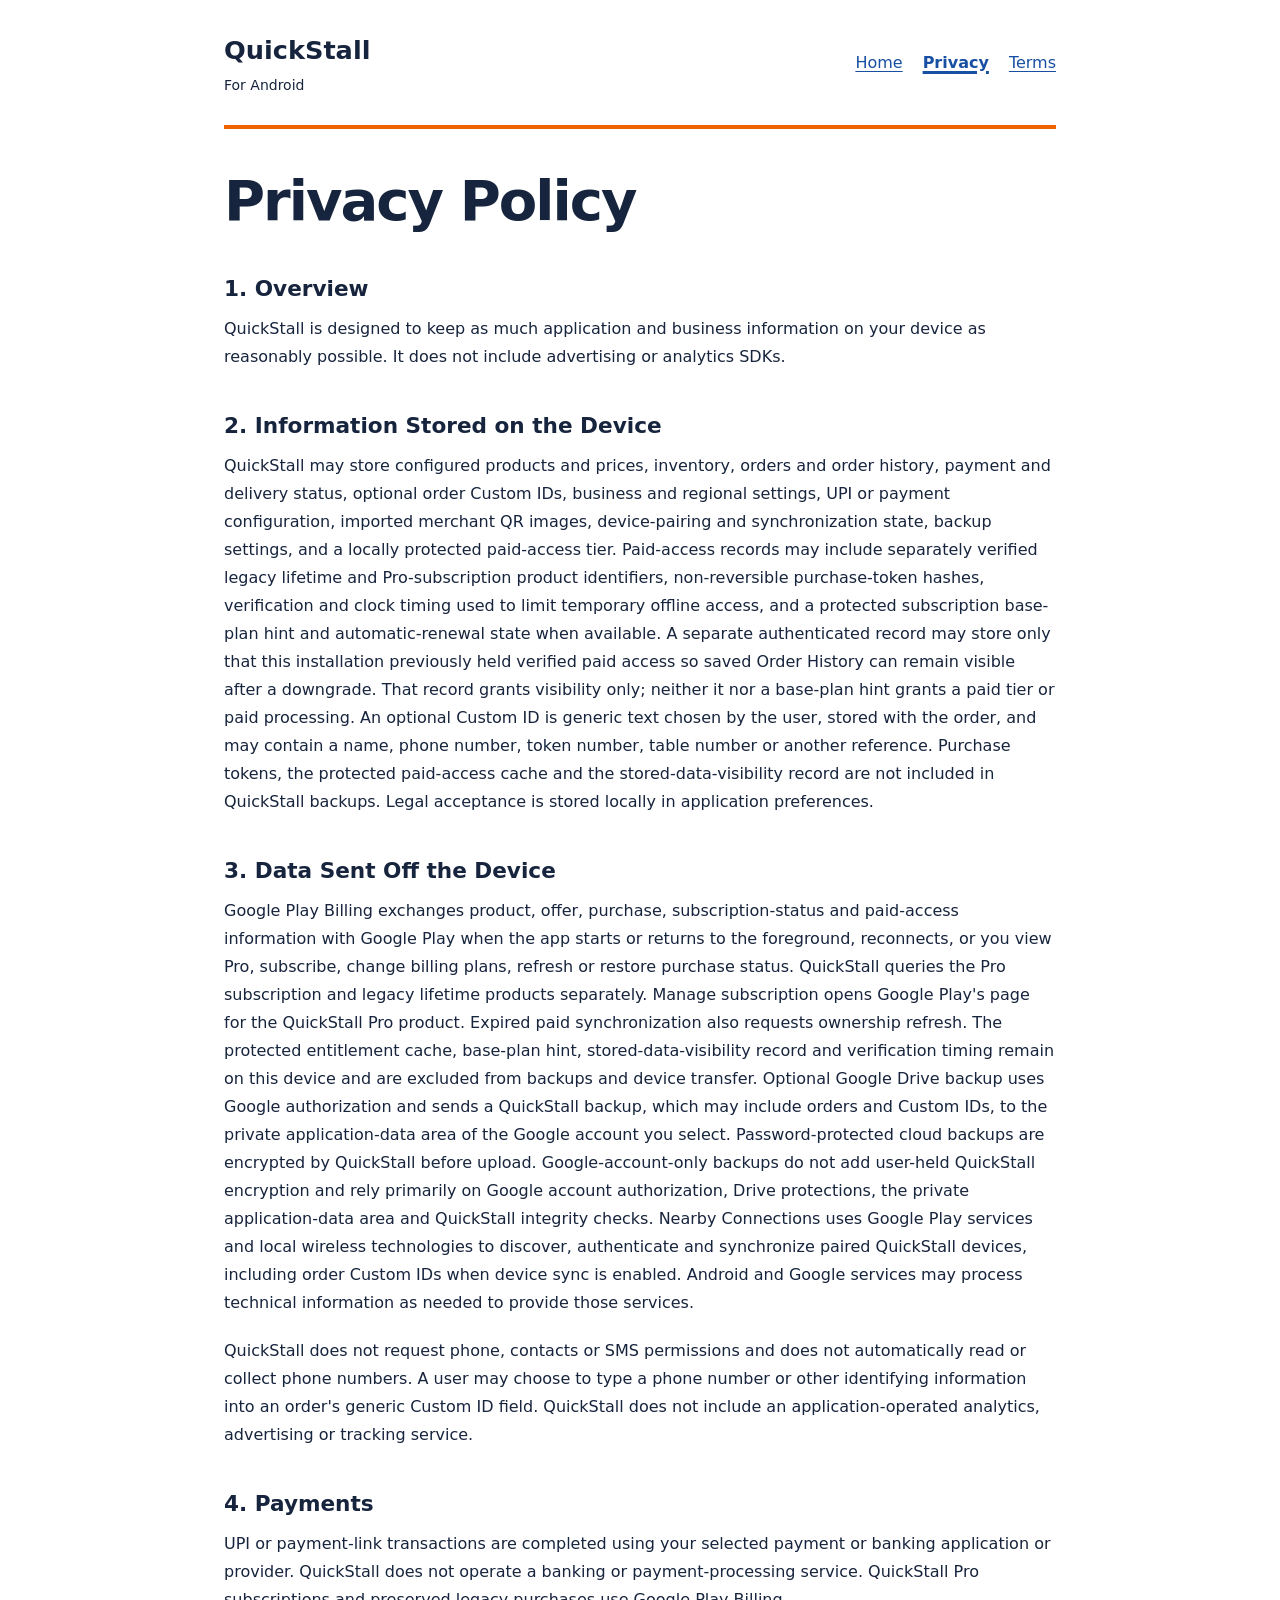
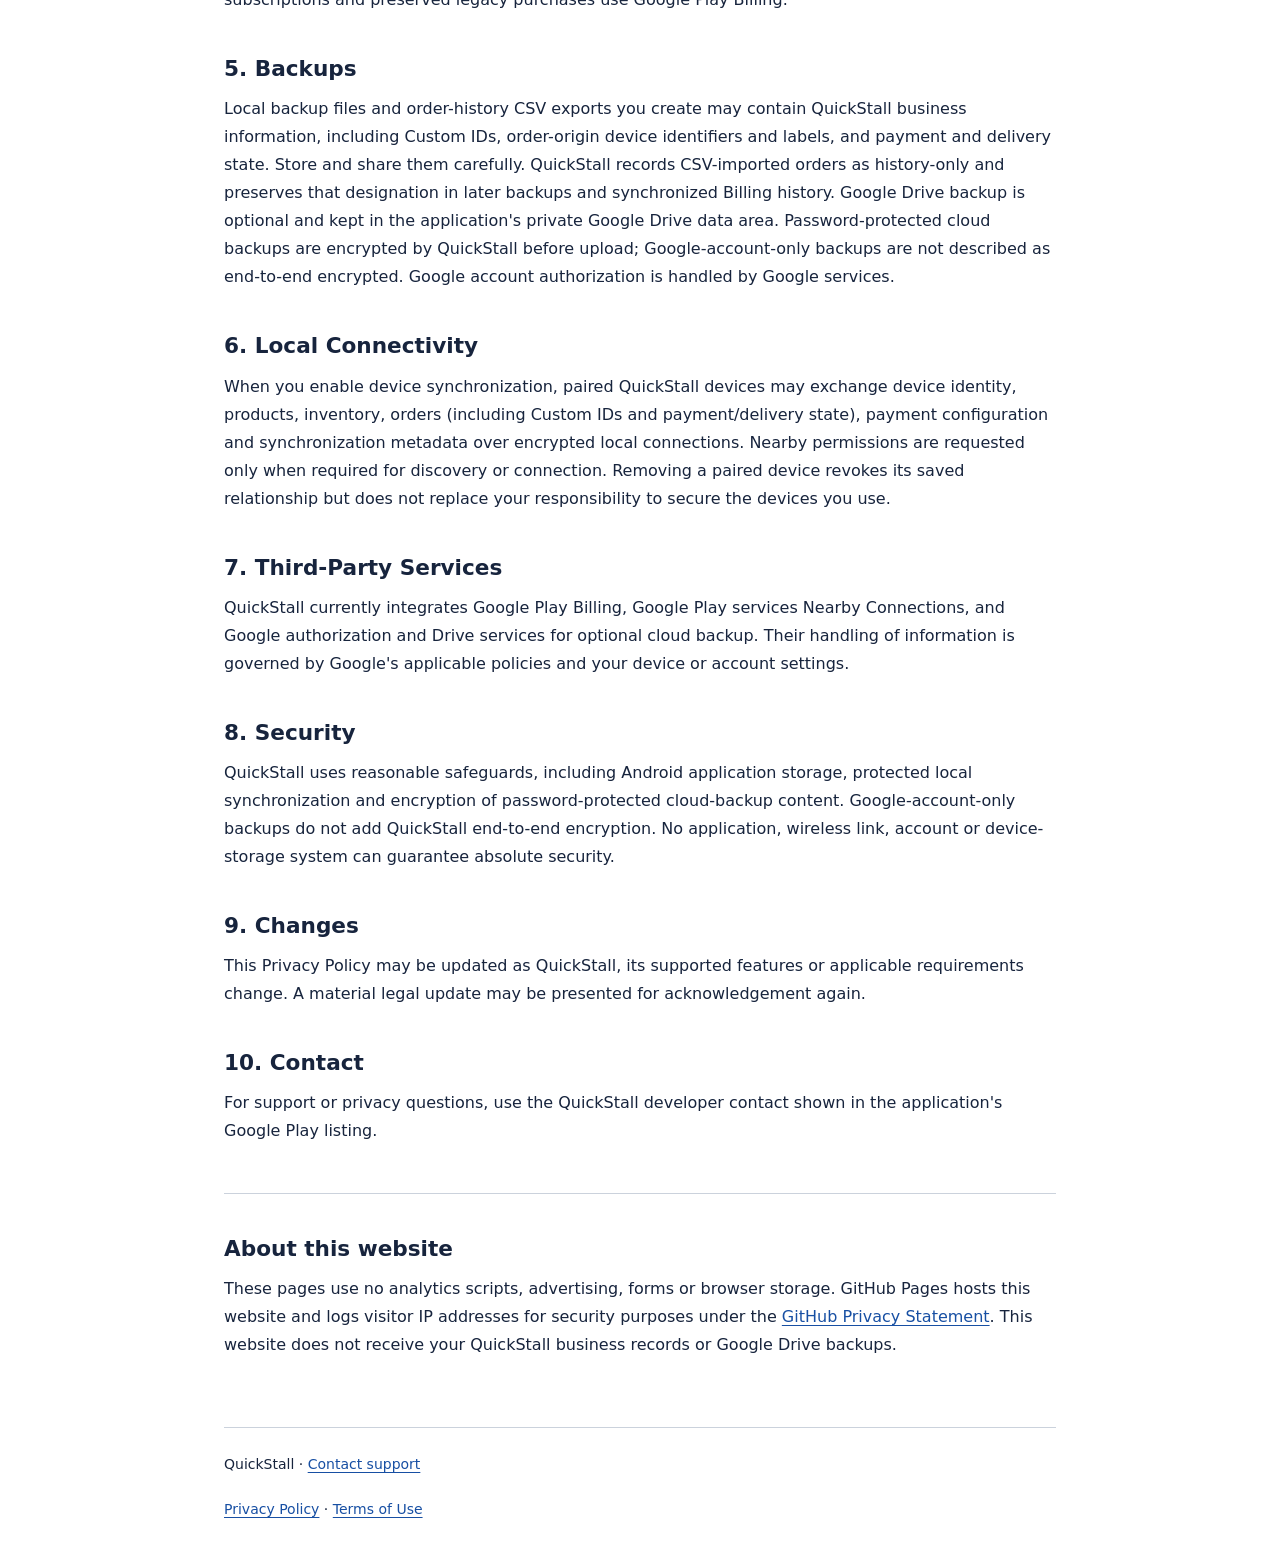
==== privacy.html @ 0e091082 "Publish QuickStall homepage and release-aligned legal pages" ====
<!doctype html>
<html lang="en">
<head>
<meta charset="utf-8">
<meta name="viewport" content="width=device-width, initial-scale=1">
<title>Privacy Policy | QuickStall</title>
<meta name="description" content="Privacy Policy for the QuickStall Android application.">
<link rel="stylesheet" href="styles.css">
</head>
<body>
<a class="skip" href="#main">Skip to content</a>
<header><a class="brand" href="index.html">QuickStall<span>For Android</span></a>
<nav aria-label="Main navigation"><a href="index.html">Home</a><a href="privacy.html" aria-current="page">Privacy</a><a href="terms.html">Terms</a></nav></header>
<main id="main"><h1>Privacy Policy</h1>
<h2>1. Overview</h2>
<p>QuickStall is designed to keep as much application and business information on your device as reasonably possible. It does not include advertising or analytics SDKs.</p>
<h2>2. Information Stored on the Device</h2>
<p>QuickStall may store configured products and prices, inventory, orders and order history, payment and delivery status, optional order Custom IDs, business and regional settings, UPI or payment configuration, imported merchant QR images, device-pairing and synchronization state, backup settings, and a locally protected paid-access tier. Paid-access records may include separately verified legacy lifetime and Pro-subscription product identifiers, non-reversible purchase-token hashes, verification and clock timing used to limit temporary offline access, and a protected subscription base-plan hint and automatic-renewal state when available. A separate authenticated record may store only that this installation previously held verified paid access so saved Order History can remain visible after a downgrade. That record grants visibility only; neither it nor a base-plan hint grants a paid tier or paid processing. An optional Custom ID is generic text chosen by the user, stored with the order, and may contain a name, phone number, token number, table number or another reference. Purchase tokens, the protected paid-access cache and the stored-data-visibility record are not included in QuickStall backups. Legal acceptance is stored locally in application preferences.</p>
<h2>3. Data Sent Off the Device</h2>
<p>Google Play Billing exchanges product, offer, purchase, subscription-status and paid-access information with Google Play when the app starts or returns to the foreground, reconnects, or you view Pro, subscribe, change billing plans, refresh or restore purchase status. QuickStall queries the Pro subscription and legacy lifetime products separately. Manage subscription opens Google Play's page for the QuickStall Pro product. Expired paid synchronization also requests ownership refresh. The protected entitlement cache, base-plan hint, stored-data-visibility record and verification timing remain on this device and are excluded from backups and device transfer. Optional Google Drive backup uses Google authorization and sends a QuickStall backup, which may include orders and Custom IDs, to the private application-data area of the Google account you select. Password-protected cloud backups are encrypted by QuickStall before upload. Google-account-only backups do not add user-held QuickStall encryption and rely primarily on Google account authorization, Drive protections, the private application-data area and QuickStall integrity checks. Nearby Connections uses Google Play services and local wireless technologies to discover, authenticate and synchronize paired QuickStall devices, including order Custom IDs when device sync is enabled. Android and Google services may process technical information as needed to provide those services.</p>
<p>QuickStall does not request phone, contacts or SMS permissions and does not automatically read or collect phone numbers. A user may choose to type a phone number or other identifying information into an order's generic Custom ID field. QuickStall does not include an application-operated analytics, advertising or tracking service.</p>
<h2>4. Payments</h2>
<p>UPI or payment-link transactions are completed using your selected payment or banking application or provider. QuickStall does not operate a banking or payment-processing service. QuickStall Pro subscriptions and preserved legacy purchases use Google Play Billing.</p>
<h2>5. Backups</h2>
<p>Local backup files and order-history CSV exports you create may contain QuickStall business information, including Custom IDs, order-origin device identifiers and labels, and payment and delivery state. Store and share them carefully. QuickStall records CSV-imported orders as history-only and preserves that designation in later backups and synchronized Billing history. Google Drive backup is optional and kept in the application's private Google Drive data area. Password-protected cloud backups are encrypted by QuickStall before upload; Google-account-only backups are not described as end-to-end encrypted. Google account authorization is handled by Google services.</p>
<h2>6. Local Connectivity</h2>
<p>When you enable device synchronization, paired QuickStall devices may exchange device identity, products, inventory, orders (including Custom IDs and payment/delivery state), payment configuration and synchronization metadata over encrypted local connections. Nearby permissions are requested only when required for discovery or connection. Removing a paired device revokes its saved relationship but does not replace your responsibility to secure the devices you use.</p>
<h2>7. Third-Party Services</h2>
<p>QuickStall currently integrates Google Play Billing, Google Play services Nearby Connections, and Google authorization and Drive services for optional cloud backup. Their handling of information is governed by Google's applicable policies and your device or account settings.</p>
<h2>8. Security</h2>
<p>QuickStall uses reasonable safeguards, including Android application storage, protected local synchronization and encryption of password-protected cloud-backup content. Google-account-only backups do not add QuickStall end-to-end encryption. No application, wireless link, account or device-storage system can guarantee absolute security.</p>
<h2>9. Changes</h2>
<p>This Privacy Policy may be updated as QuickStall, its supported features or applicable requirements change. A material legal update may be presented for acknowledgement again.</p>
<h2>10. Contact</h2>
<p>For support or privacy questions, use the QuickStall developer contact shown in the application's Google Play listing.</p>
<aside><h2>About this website</h2><p>These pages use no analytics scripts, advertising, forms or browser storage. GitHub Pages hosts this website and logs visitor IP addresses for security purposes under the <a href="https://docs.github.com/en/site-policy/privacy-policies/github-general-privacy-statement">GitHub Privacy Statement</a>. This website does not receive your QuickStall business records or Google Drive backups.</p></aside></main>
<footer><p>QuickStall · <a href="mailto:support.djapps@gmail.com">Contact support</a></p><p><a href="privacy.html">Privacy Policy</a> · <a href="terms.html">Terms of Use</a></p></footer>
</body>
</html>
---- styles.css ----
*{box-sizing:border-box}html{color-scheme:light;scroll-behavior:smooth}body{margin:0;background:#fff;color:#17243d;font:1rem/1.75 system-ui,-apple-system,"Segoe UI",sans-serif}a{color:#174fa3;text-underline-offset:.2em;overflow-wrap:anywhere}a:hover{color:#913000}a:focus-visible{outline:3px solid #b23b00;outline-offset:5px}header,main,footer{width:min(100% - 2.5rem,52rem);margin-inline:auto}header{padding:1.75rem 0;display:flex;align-items:center;justify-content:space-between;gap:1.5rem;flex-wrap:wrap;border-bottom:4px solid #ef6200}.brand{font-size:1.6rem;font-weight:800;color:#17243d;text-decoration:none}.brand span{display:block;font-size:.875rem;font-weight:400}nav{display:flex;gap:1.25rem;flex-wrap:wrap}nav [aria-current=page]{font-weight:750;text-decoration-thickness:3px}main{padding:2.5rem 0 3rem}h1{font-size:clamp(2.25rem,7vw,3.5rem);line-height:1.15;letter-spacing:-.035em;margin:0 0 1.5rem}h2{font-size:1.35rem;line-height:1.35;margin:2.5rem 0 .75rem}p{margin:0 0 1.25rem;overflow-wrap:break-word}.intro{padding:1rem 0 2rem;border-bottom:1px solid #cbd2dc}.eyebrow{font-size:.875rem;font-weight:700;color:#913000}.lead{font-size:1.3rem;line-height:1.55}.button{display:inline-block;background:#17243d;color:#fff;padding:.75rem 1.2rem;border-radius:.3rem;text-decoration:none;font-weight:650}.button:hover{background:#2c4268;color:#fff}aside{border-top:1px solid #cbd2dc;margin-top:3rem}footer{border-top:1px solid #cbd2dc;padding:1.5rem 0;font-size:.875rem}.skip{position:absolute;left:1rem;top:-8rem;background:#fff;padding:.75rem}.skip:focus{top:1rem}@media(prefers-reduced-motion:reduce){html{scroll-behavior:auto}}
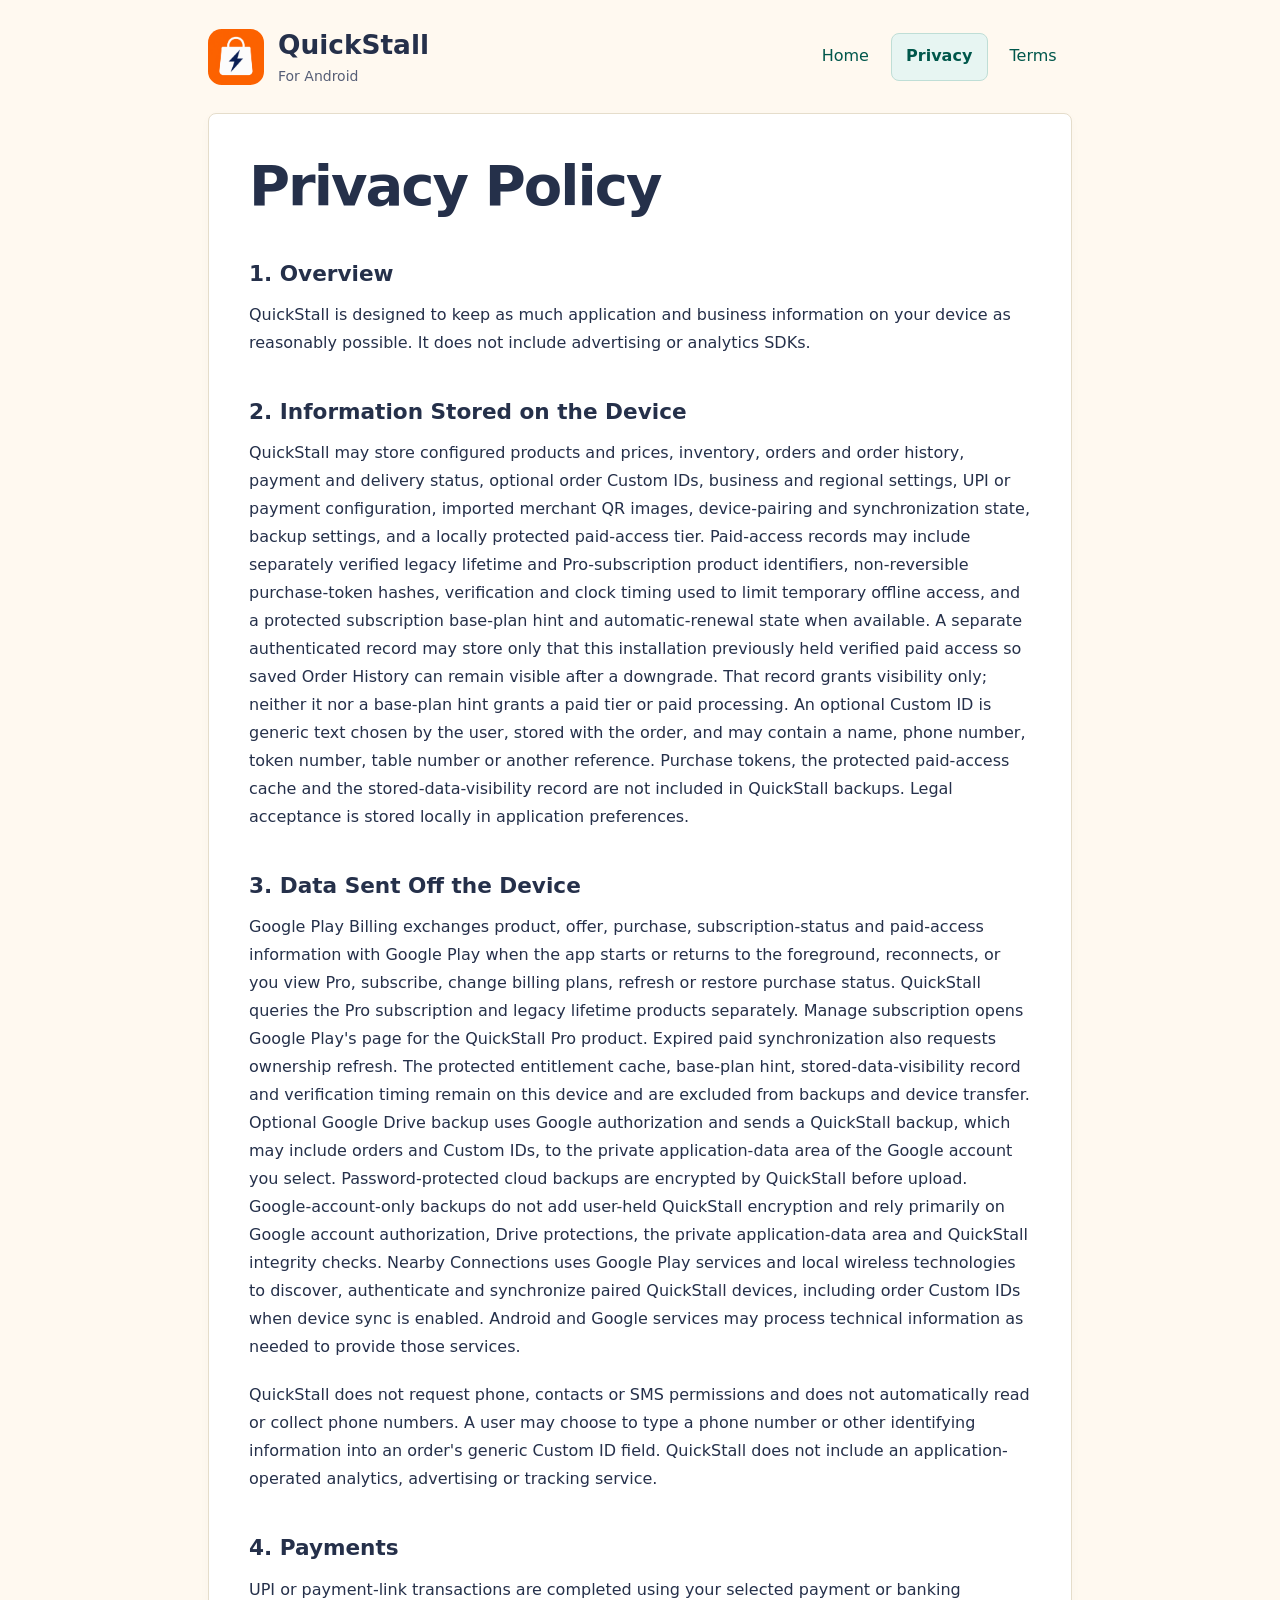
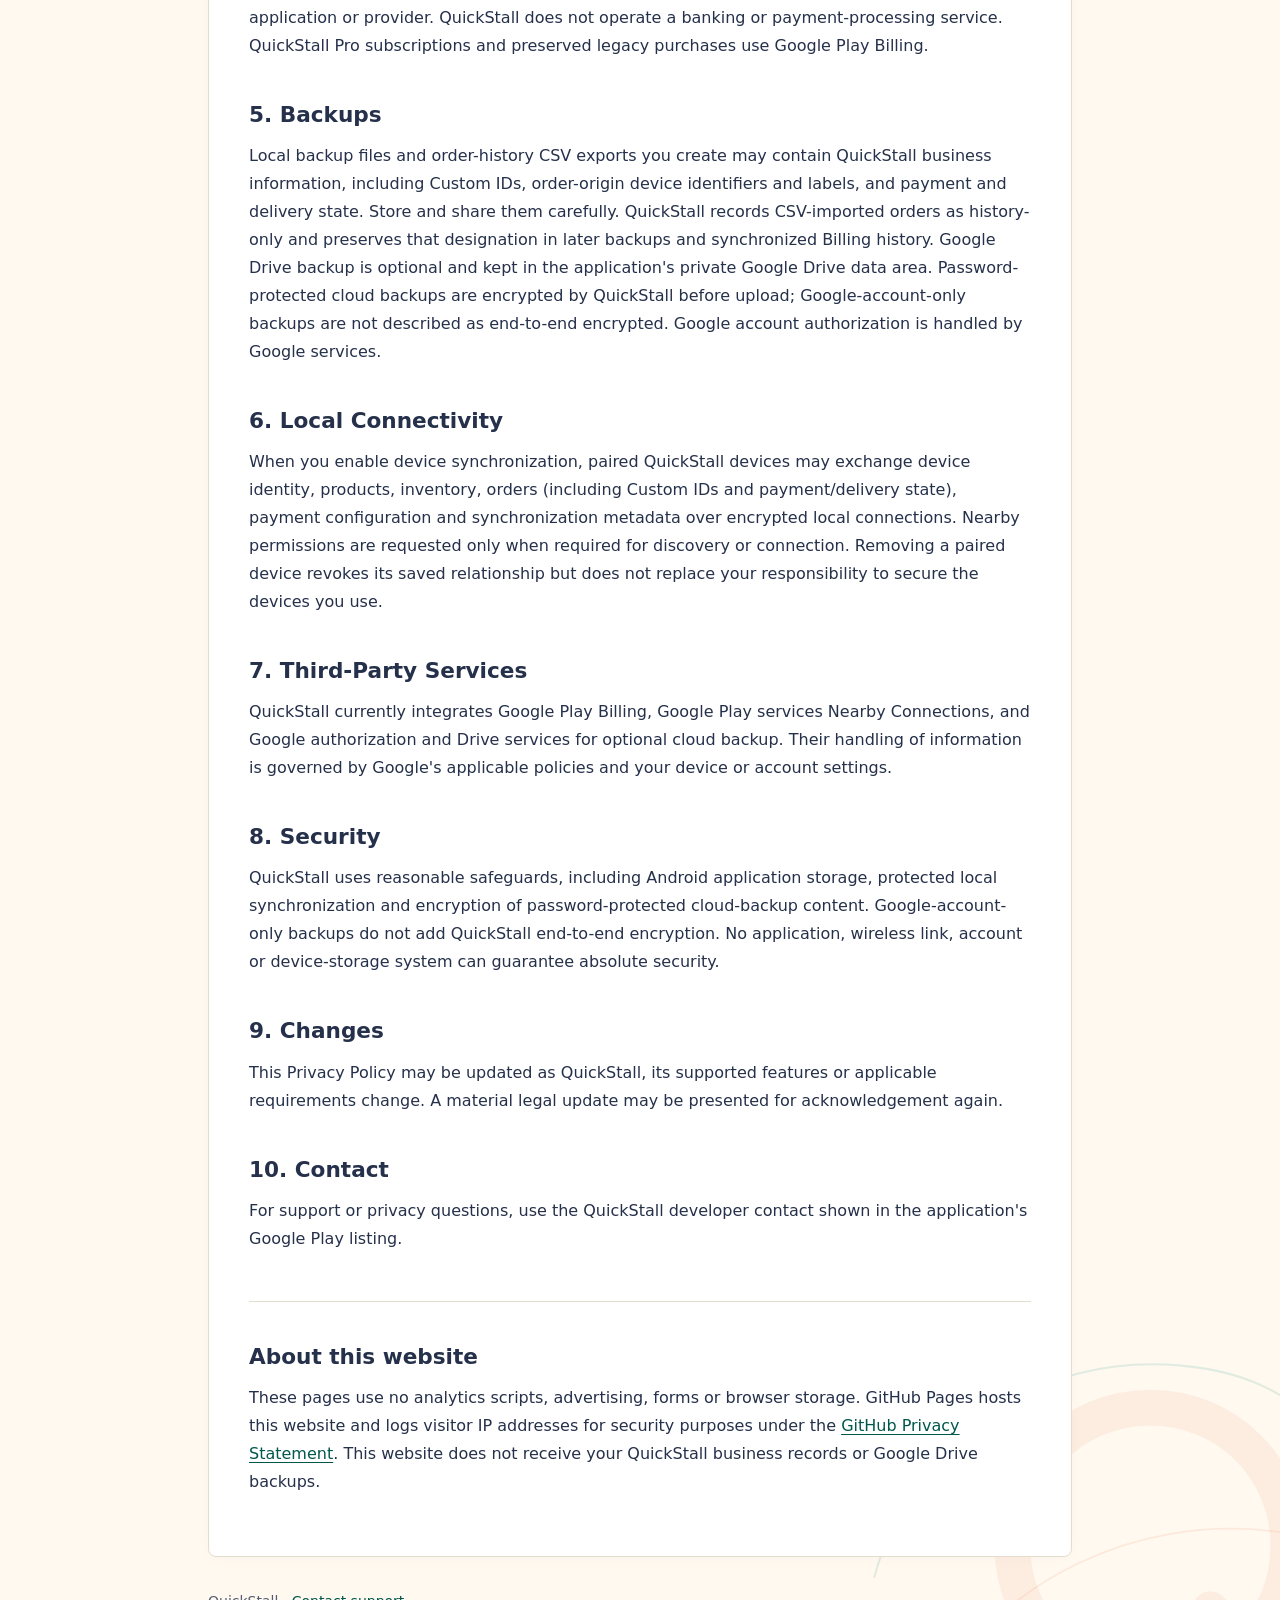
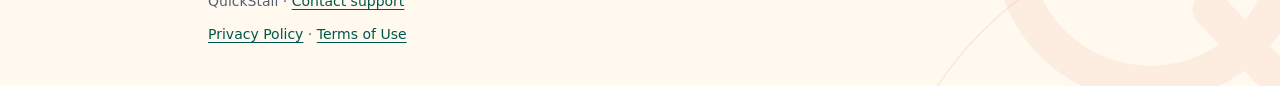
==== commit 36b3660e: "Add reference-based QuickStall website icon" ====
--- a/privacy.html
+++ b/privacy.html
@@ -6,10 +6,12 @@
 <title>Privacy Policy | QuickStall</title>
 <meta name="description" content="Privacy Policy for the QuickStall Android application.">
 <link rel="stylesheet" href="styles.css">
+<link rel="icon" type="image/png" href="quickstall-icon.png">
+<link rel="apple-touch-icon" href="quickstall-icon.png">
 </head>
 <body>
 <a class="skip" href="#main">Skip to content</a>
-<header><a class="brand" href="index.html">QuickStall<span>For Android</span></a>
+<header><a class="brand" href="index.html"><img class="brand-icon" src="quickstall-icon.png" alt="" width="56" height="56"><span class="brand-name">QuickStall<small>For Android</small></span></a>
 <nav aria-label="Main navigation"><a href="index.html">Home</a><a href="privacy.html" aria-current="page">Privacy</a><a href="terms.html">Terms</a></nav></header>
 <main id="main"><h1>Privacy Policy</h1>
 <h2>1. Overview</h2>
--- a/styles.css
+++ b/styles.css
@@ -1 +1,51 @@
-*{box-sizing:border-box}html{color-scheme:light;scroll-behavior:smooth}body{margin:0;background:#fff;color:#17243d;font:1rem/1.75 system-ui,-apple-system,"Segoe UI",sans-serif}a{color:#174fa3;text-underline-offset:.2em;overflow-wrap:anywhere}a:hover{color:#913000}a:focus-visible{outline:3px solid #b23b00;outline-offset:5px}header,main,footer{width:min(100% - 2.5rem,52rem);margin-inline:auto}header{padding:1.75rem 0;display:flex;align-items:center;justify-content:space-between;gap:1.5rem;flex-wrap:wrap;border-bottom:4px solid #ef6200}.brand{font-size:1.6rem;font-weight:800;color:#17243d;text-decoration:none}.brand span{display:block;font-size:.875rem;font-weight:400}nav{display:flex;gap:1.25rem;flex-wrap:wrap}nav [aria-current=page]{font-weight:750;text-decoration-thickness:3px}main{padding:2.5rem 0 3rem}h1{font-size:clamp(2.25rem,7vw,3.5rem);line-height:1.15;letter-spacing:-.035em;margin:0 0 1.5rem}h2{font-size:1.35rem;line-height:1.35;margin:2.5rem 0 .75rem}p{margin:0 0 1.25rem;overflow-wrap:break-word}.intro{padding:1rem 0 2rem;border-bottom:1px solid #cbd2dc}.eyebrow{font-size:.875rem;font-weight:700;color:#913000}.lead{font-size:1.3rem;line-height:1.55}.button{display:inline-block;background:#17243d;color:#fff;padding:.75rem 1.2rem;border-radius:.3rem;text-decoration:none;font-weight:650}.button:hover{background:#2c4268;color:#fff}aside{border-top:1px solid #cbd2dc;margin-top:3rem}footer{border-top:1px solid #cbd2dc;padding:1.5rem 0;font-size:.875rem}.skip{position:absolute;left:1rem;top:-8rem;background:#fff;padding:.75rem}.skip:focus{top:1rem}@media(prefers-reduced-motion:reduce){html{scroll-behavior:auto}}
+:root {
+  color-scheme: light;
+  --background: #fff9f0;
+  --surface: #fff;
+  --surface-variant: #f7f3ea;
+  --ink: #25304a;
+  --muted: #565e76;
+  --outline: #e5ddcb;
+  --orange: #e45a20;
+  --orange-pressed: #c94a18;
+  --teal: #00574b;
+  --teal-surface: #e7f5f2;
+  --radius: .5rem;
+}
+* { box-sizing: border-box; }
+html { scroll-behavior: smooth; }
+body { margin: 0; background: var(--background) url("app-orbit.svg") no-repeat right bottom; background-size: 27rem auto; color: var(--ink); font: 1rem/1.75 ui-rounded, "Segoe UI", system-ui, sans-serif; }
+a { color: var(--teal); text-underline-offset: .2em; overflow-wrap: anywhere; }
+a:hover { color: var(--orange-pressed); }
+a:focus-visible { outline: 3px solid var(--teal); outline-offset: 5px; }
+header, main, footer { width: min(100% - 2.5rem, 54rem); margin-inline: auto; }
+header { padding: 1.75rem 0; display: flex; align-items: center; justify-content: space-between; gap: 1.5rem; flex-wrap: wrap; }
+.brand { display: inline-flex; align-items: center; gap: .875rem; color: var(--ink); font-size: 1.65rem; font-weight: 800; text-decoration: none; line-height: 1.3; }
+.brand-icon { display: block; width: 3.5rem; height: 3.5rem; flex: none; border-radius: .85rem; }
+.brand-name { display: block; }
+.brand small { display: block; color: var(--muted); font-size: .875rem; font-weight: 400; margin-top: .3rem; }
+nav { display: flex; gap: .4rem; flex-wrap: wrap; }
+nav a { min-height: 3rem; padding: .5rem .9rem; border: 1px solid transparent; border-radius: var(--radius); text-decoration: none; }
+nav a:hover { background: var(--surface-variant); }
+nav [aria-current="page"] { background: var(--teal-surface); border-color: #bfded6; color: var(--teal); font-weight: 700; }
+main { padding: clamp(1.25rem, 4vw, 2.5rem); background: var(--surface); border: 1px solid var(--outline); border-radius: var(--radius); box-shadow: 0 3px 12px #25304a06; }
+main:has(> section) { padding: 0; border: 0; background: transparent; box-shadow: none; display: grid; gap: 1.25rem; }
+section { padding: clamp(1.25rem, 4vw, 2.5rem); border: 1px solid var(--outline); background: var(--surface); border-radius: var(--radius); box-shadow: 0 3px 12px #25304a06; }
+section h2:first-child { margin-top: 0; }
+section p:last-child { margin-bottom: 0; }
+h1 { font-size: clamp(2.25rem, 7vw, 3.5rem); line-height: 1.15; letter-spacing: -.035em; margin: 0 0 1.5rem; }
+h2 { font-size: 1.35rem; line-height: 1.4; margin: 2.5rem 0 .75rem; }
+p { margin: 0 0 1.25rem; overflow-wrap: break-word; }
+.intro { border-top: 4px solid var(--orange); padding-block: 2.25rem; }
+.eyebrow { font-size: .875rem; font-weight: 700; color: var(--teal); }
+.lead { font-size: 1.3rem; line-height: 1.55; }
+.button { display: inline-block; min-height: 3rem; background: var(--orange-pressed); color: #fff; padding: .7rem 1.25rem; border-radius: var(--radius); border: 1px solid #b74112; box-shadow: 0 3px 0 #96360f; text-decoration: none; font-weight: 700; }
+.button:hover { background: #b74112; color: #fff; }
+.button:active { transform: translateY(2px); box-shadow: 0 1px 0 #96360f; }
+aside { border-top: 1px solid var(--outline); margin-top: 3rem; }
+footer { padding: 2rem 0; color: var(--muted); font-size: .875rem; }
+footer p { margin-bottom: .5rem; }
+.skip { position: absolute; left: 1rem; top: -8rem; background: var(--surface); padding: .75rem; z-index: 2; }
+.skip:focus { top: 1rem; }
+@media (max-width: 30rem) { header, main, footer { width: calc(100% - 2rem); } header { gap: 1rem; } nav { width: 100%; } nav a { flex: 1; text-align: center; } }
+@media (prefers-reduced-motion: reduce) { html { scroll-behavior: auto; } }
